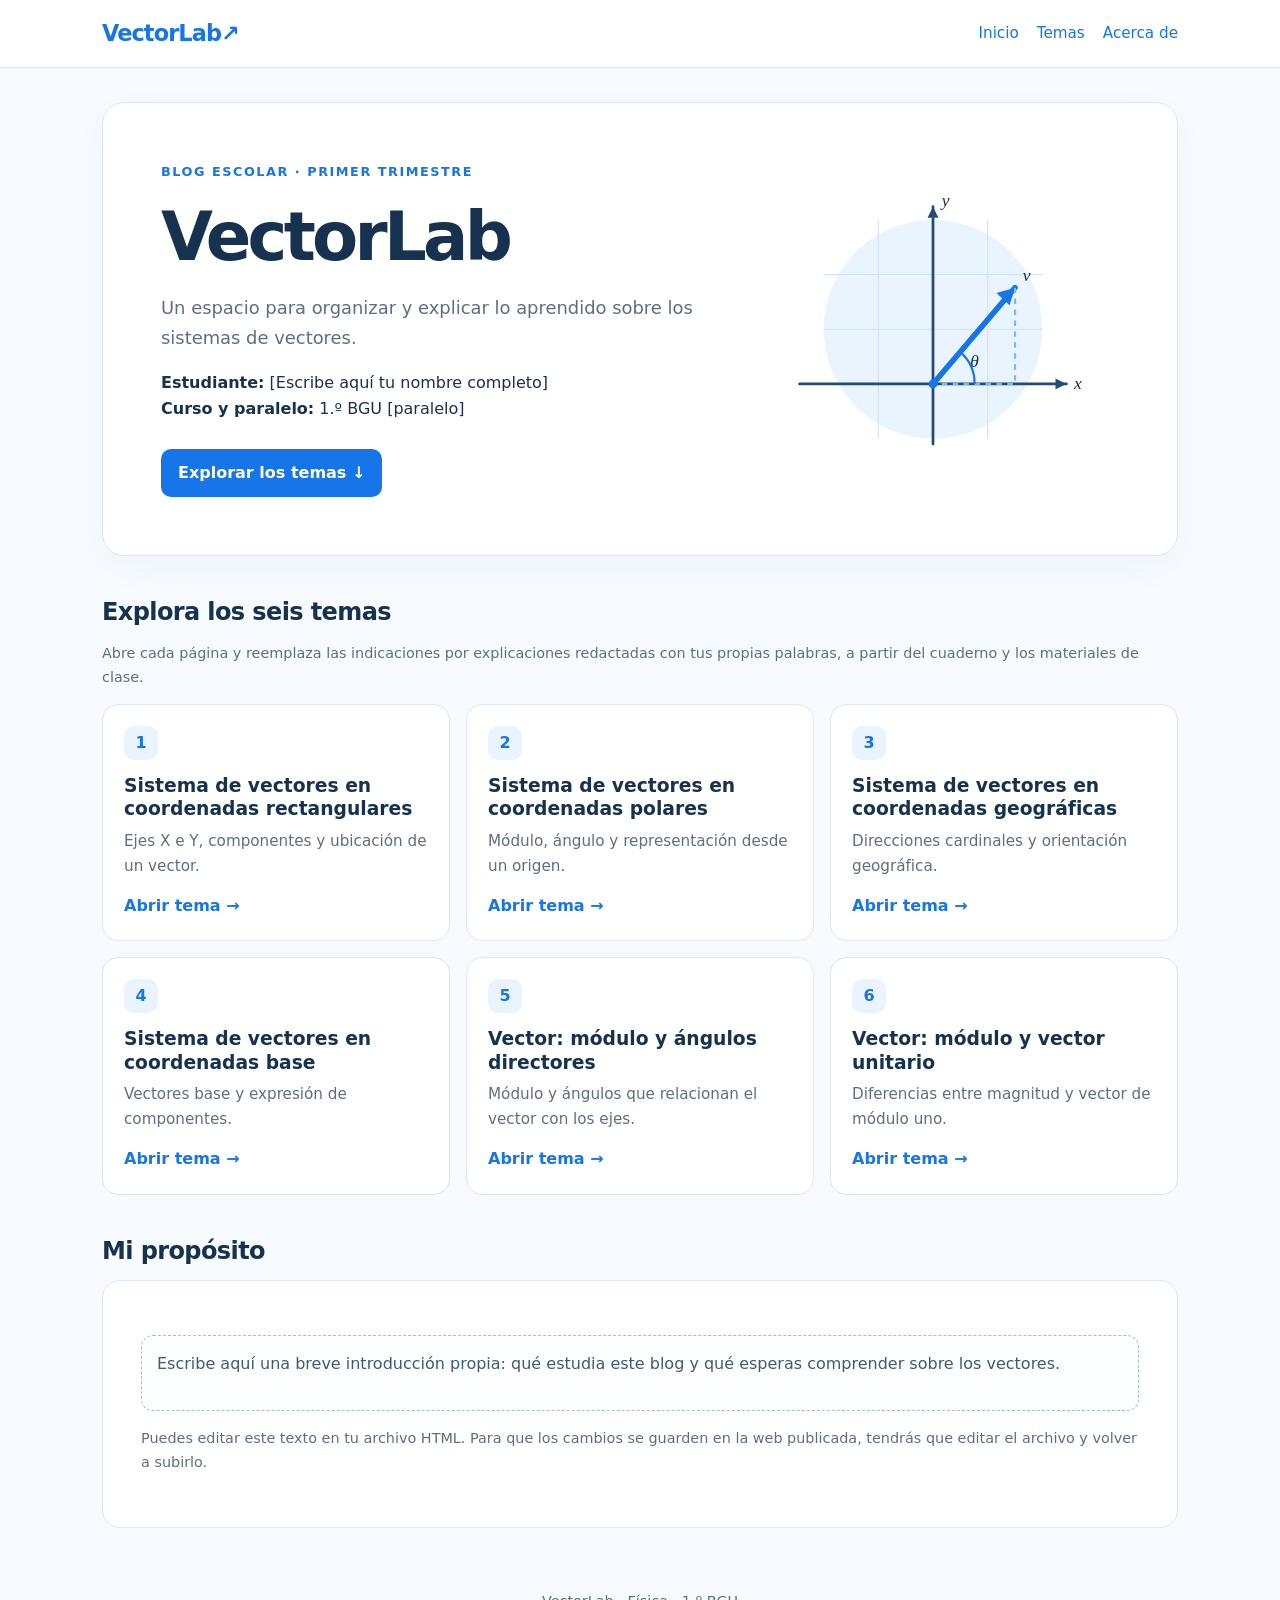
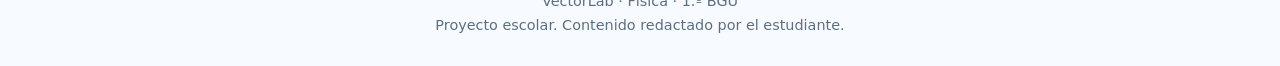
==== index.html @ b000e473 "Add files via upload" ====
<!doctype html><html lang="es"><head><meta charset="utf-8"><meta name="viewport" content="width=device-width, initial-scale=1"><title>VectorLab | Física 1.º BGU</title><meta name="description" content="Blog escolar de Física sobre sistemas de vectores."><link rel="stylesheet" href="estilos.css"></head><body><header><div class="nav"><a class="logo" href="index.html">VectorLab<span aria-hidden="true">↗</span></a><nav><a href="index.html">Inicio</a><a href="index.html#temas">Temas</a><a href="acerca.html">Acerca de</a></nav></div></header><main><section class="hero"><div><div class="kicker">Blog escolar · Primer trimestre</div><h1>VectorLab</h1><p class="lead">Un espacio para organizar y explicar lo aprendido sobre los sistemas de vectores.</p><p><strong>Estudiante:</strong> [Escribe aquí tu nombre completo]<br><strong>Curso y paralelo:</strong> 1.º BGU [paralelo]</p><a class="button" href="#temas">Explorar los temas ↓</a></div><div><svg class="vector-art" viewBox="0 0 320 260" role="img" aria-label="Ilustración de un vector en ejes cartesianos"><circle cx="160" cy="130" r="100" fill="#eaf4ff"/><g stroke="#cfe2f7" stroke-width="1"><path d="M60 80H260M60 130H260M60 180H260M110 30V230M160 30V230M210 30V230"/></g><g stroke="#244b76" stroke-width="2.5" stroke-linecap="round"><path d="M38 180H282M160 235V18"/></g><path d="M282 180l-10 -5v10zM160 18l-5 10h10z" fill="#244b76"/><path d="M160 180L235 92" stroke="#1675e8" stroke-width="5" stroke-linecap="round"/><path d="M235 92l-17 5 12 11z" fill="#1675e8"/><path d="M235 92V180H160" stroke="#7eb6f6" stroke-width="2" stroke-dasharray="5 5" fill="none"/><path d="M198 180 A38 38 0 0 0 185 151" stroke="#1675e8" stroke-width="2" fill="none"/><circle cx="160" cy="180" r="4" fill="#1675e8"/><g fill="#17324f" font-family="Georgia,serif" font-size="16" font-style="italic"><text x="289" y="185">x</text><text x="168" y="17">y</text><text x="242" y="86">v</text><text x="194" y="165">θ</text></g></svg></div></section><h2 class="section-title" id="temas">Explora los seis temas</h2><p class="small">Abre cada página y reemplaza las indicaciones por explicaciones redactadas con tus propias palabras, a partir del cuaderno y los materiales de clase.</p><section class="grid"><article class="topic"><div class="num">1</div><h3>Sistema de vectores en coordenadas rectangulares</h3><p>Ejes X e Y, componentes y ubicación de un vector.</p><a href="tema1-rectangulares.html">Abrir tema →</a></article><article class="topic"><div class="num">2</div><h3>Sistema de vectores en coordenadas polares</h3><p>Módulo, ángulo y representación desde un origen.</p><a href="tema2-polares.html">Abrir tema →</a></article><article class="topic"><div class="num">3</div><h3>Sistema de vectores en coordenadas geográficas</h3><p>Direcciones cardinales y orientación geográfica.</p><a href="tema3-geograficas.html">Abrir tema →</a></article><article class="topic"><div class="num">4</div><h3>Sistema de vectores en coordenadas base</h3><p>Vectores base y expresión de componentes.</p><a href="tema4-base.html">Abrir tema →</a></article><article class="topic"><div class="num">5</div><h3>Vector: módulo y ángulos directores</h3><p>Módulo y ángulos que relacionan el vector con los ejes.</p><a href="tema5-angulos.html">Abrir tema →</a></article><article class="topic"><div class="num">6</div><h3>Vector: módulo y vector unitario</h3><p>Diferencias entre magnitud y vector de módulo uno.</p><a href="tema6-unitario.html">Abrir tema →</a></article></section><h2 class="section-title">Mi propósito</h2><section class="panel"><p class="editable" contenteditable="true">Escribe aquí una breve introducción propia: qué estudia este blog y qué esperas comprender sobre los vectores.</p><p class="small">Puedes editar este texto en tu archivo HTML. Para que los cambios se guarden en la web publicada, tendrás que editar el archivo y volver a subirlo.</p></section></main><footer>VectorLab · Física · 1.º BGU<br><span class="small">Proyecto escolar. Contenido redactado por el estudiante.</span></footer></body></html>
---- estilos.css ----
:root{--blue:#1675e8;--blue2:#eaf4ff;--ink:#17324f;--muted:#5c6f82;--line:#dce8f4;--white:#fff}
*{box-sizing:border-box}
body{margin:0;font-family:Inter,system-ui,-apple-system,Segoe UI,Roboto,Arial,sans-serif;color:var(--ink);background:#f7fbff;line-height:1.65}
a{color:var(--blue);text-decoration:none}
a:hover{text-decoration:underline}
header{background:white;border-bottom:1px solid var(--line);position:sticky;top:0;z-index:5}
.nav{max-width:1120px;margin:auto;padding:15px 22px;display:flex;align-items:center;justify-content:space-between;gap:16px}
.logo{font-size:1.4rem;font-weight:800;letter-spacing:-.04em;color:var(--blue)}
nav{display:flex;gap:18px;flex-wrap:wrap;font-size:.95rem}
main{max-width:1120px;margin:34px auto;padding:0 22px}
.hero{display:grid;grid-template-columns:1.2fr .8fr;gap:26px;align-items:center;background:white;border:1px solid var(--line);border-radius:22px;padding:clamp(24px,5vw,58px);box-shadow:0 12px 35px #164b7a0a}
.kicker{color:var(--blue);font-weight:750;text-transform:uppercase;letter-spacing:.12em;font-size:.8rem}
h1{font-size:clamp(2.4rem,6vw,4.2rem);line-height:1.05;letter-spacing:-.055em;margin:.3em 0}
h2{line-height:1.2;letter-spacing:-.025em}
.lead{font-size:1.12rem;color:var(--muted);max-width:620px}
.button{display:inline-block;background:var(--blue);color:white;padding:11px 17px;border-radius:10px;font-weight:700;margin-top:10px}
.button:hover{background:#0e5fc2;text-decoration:none}
.vector-art{width:100%;max-width:350px;margin:auto;display:block}
.section-title{margin:42px 0 15px}
.grid{display:grid;grid-template-columns:repeat(3,minmax(0,1fr));gap:16px}
.topic{background:white;border:1px solid var(--line);border-radius:16px;padding:21px;display:flex;flex-direction:column;min-height:230px}
.num{display:grid;place-items:center;width:34px;height:34px;background:var(--blue2);color:var(--blue);border-radius:10px;font-weight:800}
.topic h3{margin:14px 0 8px;line-height:1.25}
.topic p{color:var(--muted);margin:0 0 14px;font-size:.95rem}
.topic a{margin-top:auto;font-weight:750}
.panel{background:white;border:1px solid var(--line);border-radius:18px;padding:clamp(22px,4vw,38px);margin-bottom:20px}
.breadcrumb{font-size:.9rem;color:var(--muted);margin-bottom:18px}
.prompt{background:var(--blue2);border-left:4px solid var(--blue);padding:14px 17px;border-radius:0 12px 12px 0;margin:15px 0}
.editable{border:1px dashed #9bbfe8;background:#fbfdff;border-radius:12px;padding:15px;min-height:76px;color:#415a72}
.editable:focus{outline:2px solid #9ccaff}
.label{font-size:.82rem;text-transform:uppercase;letter-spacing:.07em;color:var(--blue);font-weight:800;margin:18px 0 8px}
footer{text-align:center;padding:28px 20px;color:var(--muted);font-size:.9rem}
.small{font-size:.9rem;color:var(--muted)}
@media(max-width:760px){.hero{grid-template-columns:1fr}.vector-art{max-width:240px}.grid{grid-template-columns:1fr}.nav{align-items:flex-start;flex-direction:column}main{margin-top:20px}}
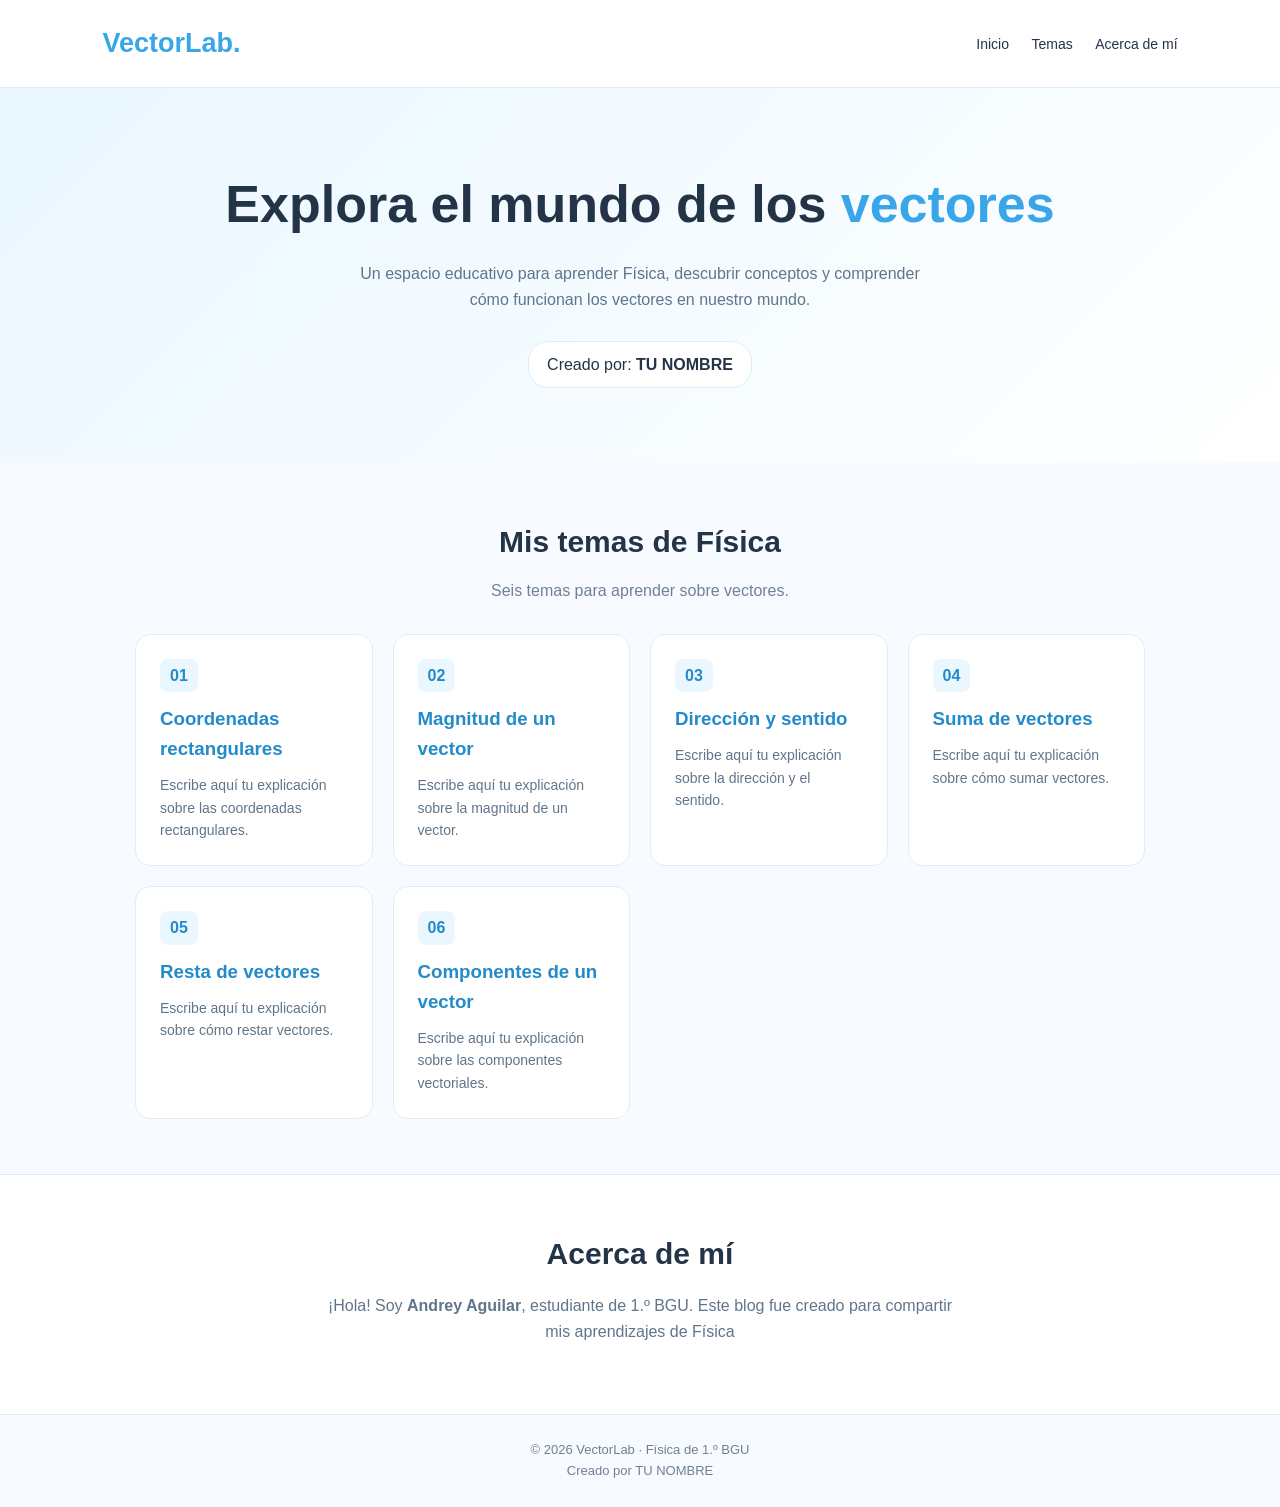
==== commit dd458e81: "Update index.html" ====
--- a/index.html
+++ b/index.html
@@ -1 +1,266 @@
-<!doctype html><html lang="es"><head><meta charset="utf-8"><meta name="viewport" content="width=device-width, initial-scale=1"><title>VectorLab | Física 1.º BGU</title><meta name="description" content="Blog escolar de Física sobre sistemas de vectores."><link rel="stylesheet" href="estilos.css"></head><body><header><div class="nav"><a class="logo" href="index.html">VectorLab<span aria-hidden="true">↗</span></a><nav><a href="index.html">Inicio</a><a href="index.html#temas">Temas</a><a href="acerca.html">Acerca de</a></nav></div></header><main><section class="hero"><div><div class="kicker">Blog escolar · Primer trimestre</div><h1>VectorLab</h1><p class="lead">Un espacio para organizar y explicar lo aprendido sobre los sistemas de vectores.</p><p><strong>Estudiante:</strong> [Escribe aquí tu nombre completo]<br><strong>Curso y paralelo:</strong> 1.º BGU [paralelo]</p><a class="button" href="#temas">Explorar los temas ↓</a></div><div><svg class="vector-art" viewBox="0 0 320 260" role="img" aria-label="Ilustración de un vector en ejes cartesianos"><circle cx="160" cy="130" r="100" fill="#eaf4ff"/><g stroke="#cfe2f7" stroke-width="1"><path d="M60 80H260M60 130H260M60 180H260M110 30V230M160 30V230M210 30V230"/></g><g stroke="#244b76" stroke-width="2.5" stroke-linecap="round"><path d="M38 180H282M160 235V18"/></g><path d="M282 180l-10 -5v10zM160 18l-5 10h10z" fill="#244b76"/><path d="M160 180L235 92" stroke="#1675e8" stroke-width="5" stroke-linecap="round"/><path d="M235 92l-17 5 12 11z" fill="#1675e8"/><path d="M235 92V180H160" stroke="#7eb6f6" stroke-width="2" stroke-dasharray="5 5" fill="none"/><path d="M198 180 A38 38 0 0 0 185 151" stroke="#1675e8" stroke-width="2" fill="none"/><circle cx="160" cy="180" r="4" fill="#1675e8"/><g fill="#17324f" font-family="Georgia,serif" font-size="16" font-style="italic"><text x="289" y="185">x</text><text x="168" y="17">y</text><text x="242" y="86">v</text><text x="194" y="165">θ</text></g></svg></div></section><h2 class="section-title" id="temas">Explora los seis temas</h2><p class="small">Abre cada página y reemplaza las indicaciones por explicaciones redactadas con tus propias palabras, a partir del cuaderno y los materiales de clase.</p><section class="grid"><article class="topic"><div class="num">1</div><h3>Sistema de vectores en coordenadas rectangulares</h3><p>Ejes X e Y, componentes y ubicación de un vector.</p><a href="tema1-rectangulares.html">Abrir tema →</a></article><article class="topic"><div class="num">2</div><h3>Sistema de vectores en coordenadas polares</h3><p>Módulo, ángulo y representación desde un origen.</p><a href="tema2-polares.html">Abrir tema →</a></article><article class="topic"><div class="num">3</div><h3>Sistema de vectores en coordenadas geográficas</h3><p>Direcciones cardinales y orientación geográfica.</p><a href="tema3-geograficas.html">Abrir tema →</a></article><article class="topic"><div class="num">4</div><h3>Sistema de vectores en coordenadas base</h3><p>Vectores base y expresión de componentes.</p><a href="tema4-base.html">Abrir tema →</a></article><article class="topic"><div class="num">5</div><h3>Vector: módulo y ángulos directores</h3><p>Módulo y ángulos que relacionan el vector con los ejes.</p><a href="tema5-angulos.html">Abrir tema →</a></article><article class="topic"><div class="num">6</div><h3>Vector: módulo y vector unitario</h3><p>Diferencias entre magnitud y vector de módulo uno.</p><a href="tema6-unitario.html">Abrir tema →</a></article></section><h2 class="section-title">Mi propósito</h2><section class="panel"><p class="editable" contenteditable="true">Escribe aquí una breve introducción propia: qué estudia este blog y qué esperas comprender sobre los vectores.</p><p class="small">Puedes editar este texto en tu archivo HTML. Para que los cambios se guarden en la web publicada, tendrás que editar el archivo y volver a subirlo.</p></section></main><footer>VectorLab · Física · 1.º BGU<br><span class="small">Proyecto escolar. Contenido redactado por el estudiante.</span></footer></body></html>+<!DOCTYPE html>
+<html lang="es">
+<head>
+  <meta charset="UTF-8">
+  <meta name="viewport" content="width=device-width, initial-scale=1.0">
+  <title>VectorLab | Física 1.º BGU</title>
+
+  <style>
+    :root {
+      --azul: #38a6e8;
+      --celeste: #eaf7ff;
+      --texto: #243447;
+      --blanco: #ffffff;
+    }
+
+    * {
+      box-sizing: border-box;
+      margin: 0;
+      padding: 0;
+    }
+
+    body {
+      font-family: Arial, sans-serif;
+      background: #f7fbff;
+      color: var(--texto);
+      line-height: 1.6;
+    }
+
+    header {
+      background: var(--blanco);
+      padding: 22px 8%;
+      display: flex;
+      justify-content: space-between;
+      align-items: center;
+      flex-wrap: wrap;
+      gap: 12px;
+      border-bottom: 1px solid #dceefa;
+    }
+
+    .logo {
+      color: var(--azul);
+      font-size: 27px;
+      font-weight: bold;
+    }
+
+    nav a {
+      text-decoration: none;
+      color: var(--texto);
+      margin-left: 18px;
+      font-size: 14px;
+    }
+
+    nav a:hover {
+      color: var(--azul);
+    }
+
+    .hero {
+      text-align: center;
+      padding: 75px 20px;
+      background: linear-gradient(135deg, #eaf7ff, #ffffff);
+    }
+
+    .hero h1 {
+      font-size: clamp(32px, 6vw, 52px);
+      margin-bottom: 15px;
+    }
+
+    .hero h1 span {
+      color: var(--azul);
+    }
+
+    .hero p {
+      max-width: 600px;
+      margin: 0 auto 20px;
+      color: #60758a;
+    }
+
+    .autor {
+      display: inline-block;
+      background: white;
+      padding: 10px 18px;
+      border: 1px solid #dceefa;
+      border-radius: 20px;
+      margin-top: 8px;
+    }
+
+    .seccion {
+      max-width: 1050px;
+      margin: auto;
+      padding: 55px 20px;
+    }
+
+    .seccion h2 {
+      text-align: center;
+      margin-bottom: 12px;
+      font-size: 30px;
+    }
+
+    .descripcion {
+      text-align: center;
+      color: #718096;
+      margin-bottom: 30px;
+    }
+
+    .temas {
+      display: grid;
+      grid-template-columns: repeat(auto-fit, minmax(230px, 1fr));
+      gap: 20px;
+    }
+
+    .tarjeta {
+      background: white;
+      padding: 24px;
+      border: 1px solid #e0edf7;
+      border-radius: 15px;
+    }
+
+    .tarjeta h3 {
+      color: #238bc9;
+      margin-bottom: 10px;
+    }
+
+    .tarjeta p {
+      color: #60758a;
+      font-size: 14px;
+    }
+
+    .numero {
+      display: inline-block;
+      background: var(--celeste);
+      color: #238bc9;
+      padding: 4px 10px;
+      border-radius: 8px;
+      margin-bottom: 12px;
+      font-weight: bold;
+    }
+
+    .sobre {
+      background: white;
+      border-top: 1px solid #e0edf7;
+      border-bottom: 1px solid #e0edf7;
+      text-align: center;
+    }
+
+    .sobre p {
+      max-width: 650px;
+      margin: 15px auto;
+      color: #60758a;
+    }
+
+    footer {
+      text-align: center;
+      padding: 25px;
+      font-size: 13px;
+      color: #718096;
+    }
+
+    @media (max-width: 600px) {
+      header {
+        justify-content: center;
+      }
+
+      nav {
+        text-align: center;
+      }
+
+      nav a {
+        display: inline-block;
+        margin: 5px 8px;
+      }
+    }
+  </style>
+</head>
+
+<body>
+
+  <header>
+    <div class="logo">VectorLab.</div>
+
+    <nav>
+      <a href="#inicio">Inicio</a>
+      <a href="#temas">Temas</a>
+      <a href="#autor">Acerca de mí</a>
+    </nav>
+  </header>
+
+  <main>
+    <section class="hero" id="inicio">
+      <h1>Explora el mundo de los <span>vectores</span></h1>
+
+      <p>
+        Un espacio educativo para aprender Física,
+        descubrir conceptos y comprender cómo funcionan
+        los vectores en nuestro mundo.
+      </p>
+
+      <div class="autor">
+        Creado por: <strong>TU NOMBRE</strong>
+      </div>
+    </section>
+
+    <section class="seccion" id="temas">
+      <h2>Mis temas de Física</h2>
+      <p class="descripcion">
+        Seis temas para aprender sobre vectores.
+      </p>
+
+      <div class="temas">
+        <article class="tarjeta">
+          <span class="numero">01</span>
+          <h3>Coordenadas rectangulares</h3>
+          <p>Escribe aquí tu explicación sobre las coordenadas rectangulares.</p>
+        </article>
+
+        <article class="tarjeta">
+          <span class="numero">02</span>
+          <h3>Magnitud de un vector</h3>
+          <p>Escribe aquí tu explicación sobre la magnitud de un vector.</p>
+        </article>
+
+        <article class="tarjeta">
+          <span class="numero">03</span>
+          <h3>Dirección y sentido</h3>
+          <p>Escribe aquí tu explicación sobre la dirección y el sentido.</p>
+        </article>
+
+        <article class="tarjeta">
+          <span class="numero">04</span>
+          <h3>Suma de vectores</h3>
+          <p>Escribe aquí tu explicación sobre cómo sumar vectores.</p>
+        </article>
+
+        <article class="tarjeta">
+          <span class="numero">05</span>
+          <h3>Resta de vectores</h3>
+          <p>Escribe aquí tu explicación sobre cómo restar vectores.</p>
+        </article>
+
+        <article class="tarjeta">
+          <span class="numero">06</span>
+          <h3>Componentes de un vector</h3>
+          <p>Escribe aquí tu explicación sobre las componentes vectoriales.</p>
+        </article>
+      </div>
+    </section>
+
+    <section class="sobre" id="autor">
+      <div class="seccion">
+        <h2>Acerca de mí</h2>
+        <p>
+          ¡Hola! Soy <strong>Andrey Aguilar</strong>,
+          estudiante de 1.º BGU. Este blog fue creado
+          para compartir mis aprendizajes de Física
+        </p>
+      </div>
+    </section>
+  </main>
+
+  <footer>
+    © 2026 VectorLab · Física de 1.º BGU
+    <br>
+    Creado por TU NOMBRE
+  </footer>
+
+</body>
+</html>
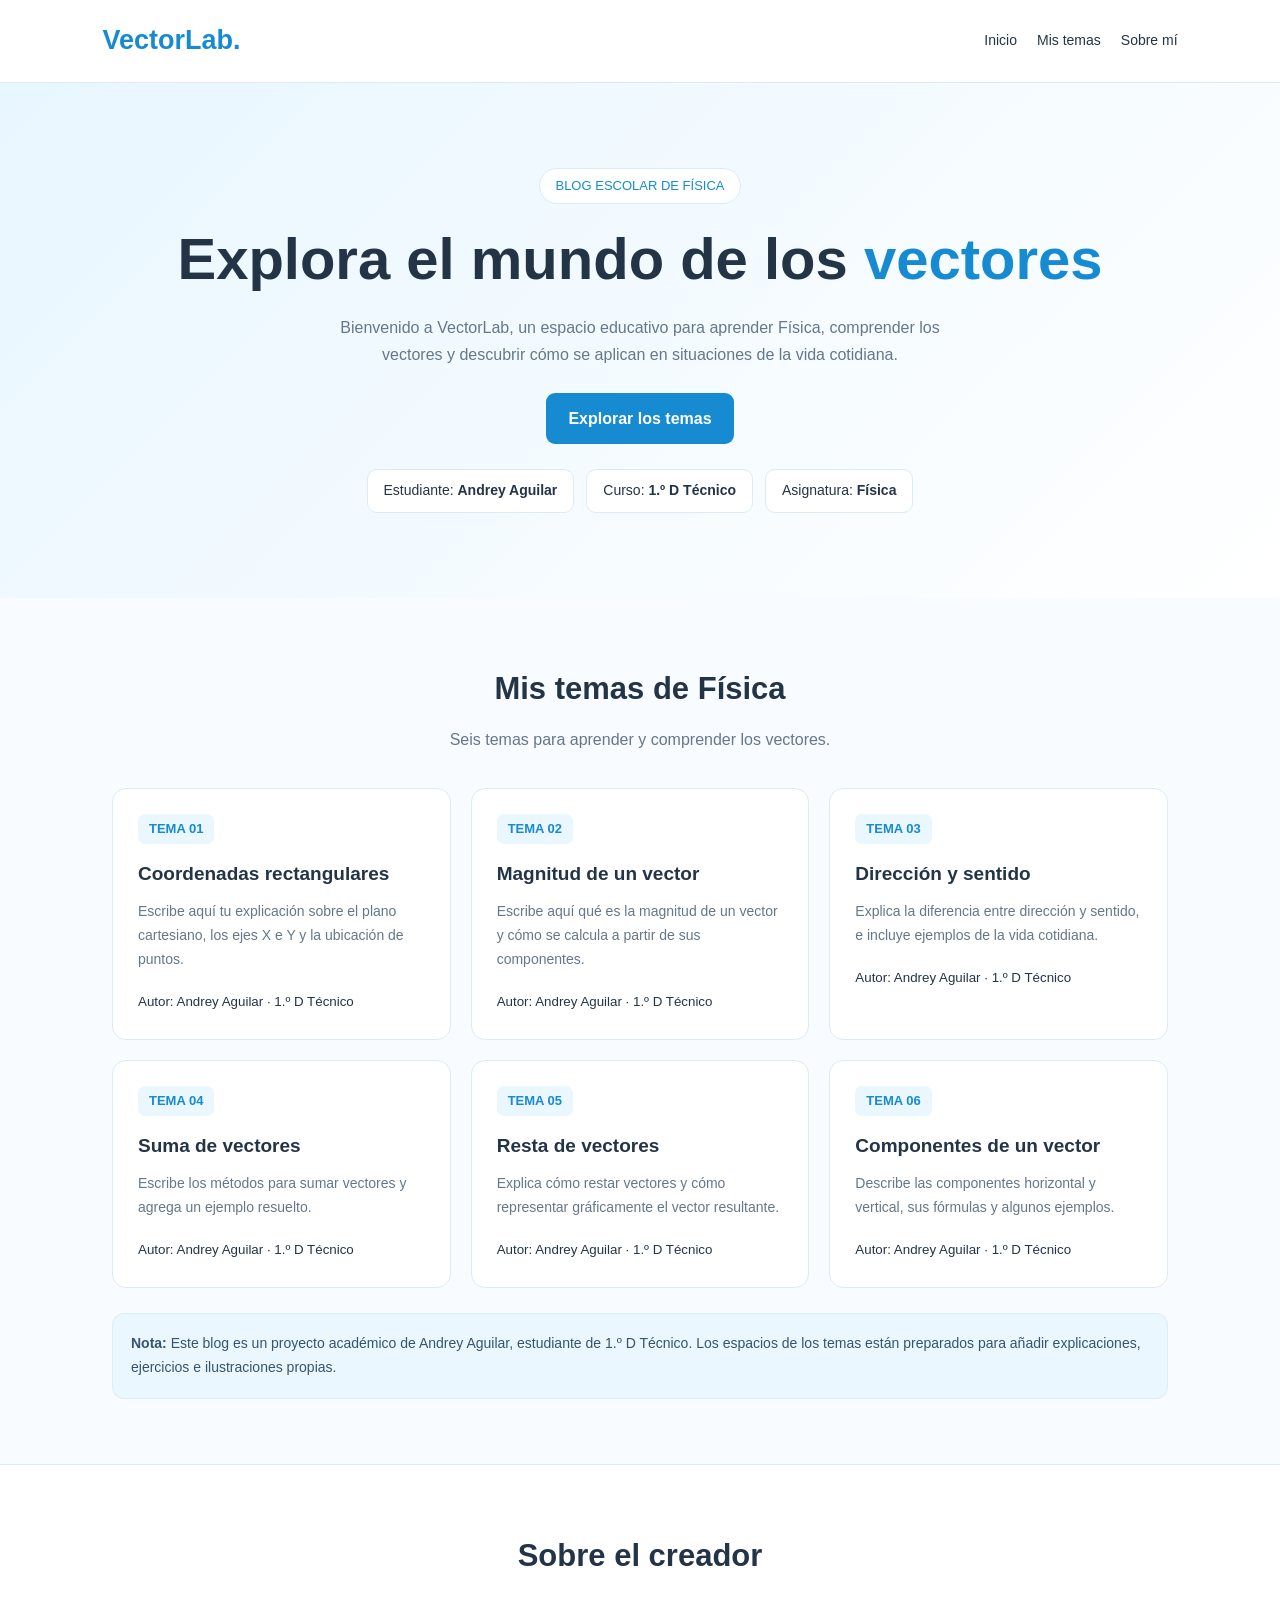
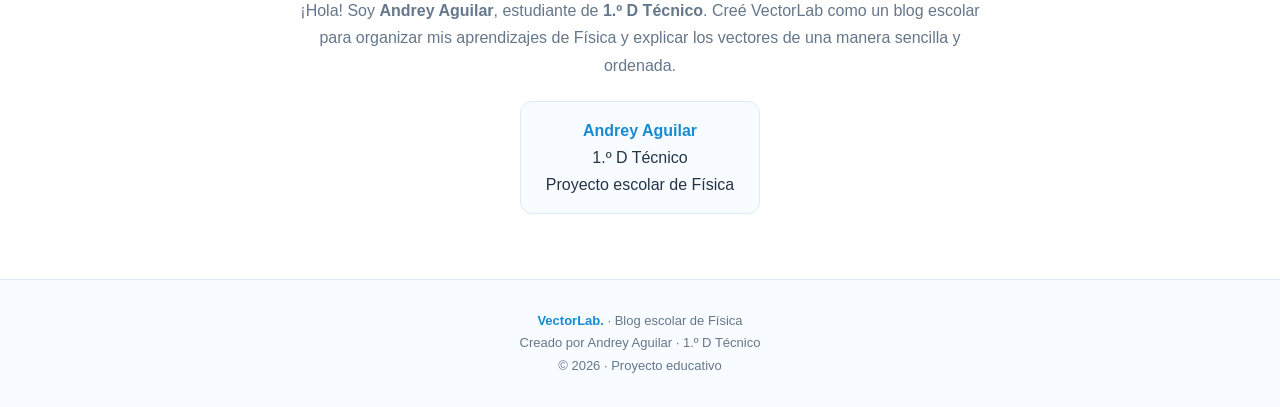
==== commit 5a28e3b7: "Update index.html" ====
--- a/index.html
+++ b/index.html
@@ -3,50 +3,65 @@
 <head>
   <meta charset="UTF-8">
   <meta name="viewport" content="width=device-width, initial-scale=1.0">
-  <title>VectorLab | Física 1.º BGU</title>
+
+  <title>VectorLab | Andrey Aguilar</title>
+  <meta name="description" content="Blog escolar de Física sobre vectores, creado por Andrey Aguilar de 1.º D Técnico.">
 
   <style>
-    :root {
-      --azul: #38a6e8;
-      --celeste: #eaf7ff;
-      --texto: #243447;
-      --blanco: #ffffff;
-    }
-
     * {
-      box-sizing: border-box;
       margin: 0;
       padding: 0;
+      box-sizing: border-box;
+    }
+
+    :root {
+      --azul: #168bd2;
+      --celeste: #eaf7ff;
+      --fondo: #f8fbff;
+      --texto: #243447;
+      --gris: #65778a;
+      --blanco: #ffffff;
+      --borde: #dcebf6;
+    }
+
+    html {
+      scroll-behavior: smooth;
     }
 
     body {
-      font-family: Arial, sans-serif;
-      background: #f7fbff;
+      font-family: Arial, Helvetica, sans-serif;
+      background: var(--fondo);
       color: var(--texto);
-      line-height: 1.6;
+      line-height: 1.7;
     }
 
     header {
       background: var(--blanco);
-      padding: 22px 8%;
+      border-bottom: 1px solid var(--borde);
+      padding: 18px 8%;
       display: flex;
       justify-content: space-between;
       align-items: center;
       flex-wrap: wrap;
-      gap: 12px;
-      border-bottom: 1px solid #dceefa;
+      gap: 15px;
     }
 
     .logo {
-      color: var(--azul);
       font-size: 27px;
       font-weight: bold;
+      color: var(--azul);
+      text-decoration: none;
+    }
+
+    nav {
+      display: flex;
+      flex-wrap: wrap;
+      gap: 20px;
     }
 
     nav a {
+      color: var(--texto);
       text-decoration: none;
-      color: var(--texto);
-      margin-left: 18px;
       font-size: 14px;
     }
 
@@ -56,13 +71,25 @@
 
     .hero {
       text-align: center;
-      padding: 75px 20px;
-      background: linear-gradient(135deg, #eaf7ff, #ffffff);
+      padding: 85px 20px;
+      background: linear-gradient(135deg, #e8f6ff, #ffffff);
+    }
+
+    .etiqueta {
+      display: inline-block;
+      background: var(--blanco);
+      border: 1px solid var(--borde);
+      border-radius: 25px;
+      padding: 6px 15px;
+      color: var(--azul);
+      font-size: 13px;
+      margin-bottom: 20px;
     }
 
     .hero h1 {
-      font-size: clamp(32px, 6vw, 52px);
-      margin-bottom: 15px;
+      font-size: clamp(36px, 6vw, 58px);
+      line-height: 1.2;
+      margin-bottom: 20px;
     }
 
     .hero h1 span {
@@ -70,89 +97,143 @@
     }
 
     .hero p {
-      max-width: 600px;
-      margin: 0 auto 20px;
-      color: #60758a;
-    }
-
-    .autor {
+      max-width: 650px;
+      margin: 0 auto 25px;
+      color: var(--gris);
+    }
+
+    .datos {
+      display: flex;
+      justify-content: center;
+      flex-wrap: wrap;
+      gap: 12px;
+      margin-top: 25px;
+    }
+
+    .dato {
+      background: white;
+      border: 1px solid var(--borde);
+      padding: 9px 16px;
+      border-radius: 10px;
+      font-size: 14px;
+    }
+
+    .boton {
       display: inline-block;
-      background: white;
-      padding: 10px 18px;
-      border: 1px solid #dceefa;
-      border-radius: 20px;
-      margin-top: 8px;
+      background: var(--azul);
+      color: white;
+      padding: 12px 22px;
+      border-radius: 9px;
+      text-decoration: none;
+      font-weight: bold;
+    }
+
+    .boton:hover {
+      background: #0876b9;
     }
 
     .seccion {
-      max-width: 1050px;
+      max-width: 1100px;
       margin: auto;
-      padding: 55px 20px;
-    }
-
-    .seccion h2 {
+      padding: 65px 22px;
+    }
+
+    .titulo-seccion {
       text-align: center;
-      margin-bottom: 12px;
-      font-size: 30px;
-    }
-
-    .descripcion {
+      font-size: 31px;
+      margin-bottom: 10px;
+    }
+
+    .subtitulo {
       text-align: center;
-      color: #718096;
-      margin-bottom: 30px;
+      color: var(--gris);
+      margin-bottom: 35px;
     }
 
     .temas {
       display: grid;
-      grid-template-columns: repeat(auto-fit, minmax(230px, 1fr));
+      grid-template-columns: repeat(auto-fit, minmax(250px, 1fr));
       gap: 20px;
     }
 
     .tarjeta {
-      background: white;
-      padding: 24px;
-      border: 1px solid #e0edf7;
-      border-radius: 15px;
-    }
-
-    .tarjeta h3 {
-      color: #238bc9;
-      margin-bottom: 10px;
-    }
-
-    .tarjeta p {
-      color: #60758a;
-      font-size: 14px;
+      background: var(--blanco);
+      border: 1px solid var(--borde);
+      border-radius: 14px;
+      padding: 25px;
     }
 
     .numero {
       display: inline-block;
+      color: var(--azul);
       background: var(--celeste);
-      color: #238bc9;
-      padding: 4px 10px;
-      border-radius: 8px;
-      margin-bottom: 12px;
+      padding: 4px 11px;
+      border-radius: 7px;
+      font-size: 13px;
       font-weight: bold;
+      margin-bottom: 14px;
+    }
+
+    .tarjeta h3 {
+      font-size: 19px;
+      margin-bottom: 10px;
+    }
+
+    .tarjeta p {
+      color: var(--gris);
+      font-size: 14px;
+      margin-bottom: 15px;
+    }
+
+    .nota {
+      background: var(--celeste);
+      border: 1px solid var(--borde);
+      padding: 18px;
+      border-radius: 12px;
+      margin-top: 25px;
+      color: #36546c;
+      font-size: 14px;
     }
 
     .sobre {
       background: white;
-      border-top: 1px solid #e0edf7;
-      border-bottom: 1px solid #e0edf7;
+      border-top: 1px solid var(--borde);
+      border-bottom: 1px solid var(--borde);
+    }
+
+    .sobre-contenido {
+      max-width: 750px;
+      margin: auto;
       text-align: center;
     }
 
-    .sobre p {
-      max-width: 650px;
-      margin: 15px auto;
-      color: #60758a;
+    .sobre-contenido p {
+      color: var(--gris);
+      margin-top: 15px;
+    }
+
+    .firma {
+      display: inline-block;
+      margin-top: 22px;
+      padding: 15px 25px;
+      border: 1px solid var(--borde);
+      background: var(--fondo);
+      border-radius: 12px;
+    }
+
+    .firma strong {
+      color: var(--azul);
     }
 
     footer {
       text-align: center;
-      padding: 25px;
+      padding: 30px 20px;
+      color: var(--gris);
       font-size: 13px;
-      color: #718096;
+    }
+
+    footer strong {
+      color: var(--azul);
     }
 
     @media (max-width: 600px) {
@@ -161,12 +242,15 @@
       }
 
       nav {
-        text-align: center;
+        justify-content: center;
       }
 
-      nav a {
-        display: inline-block;
-        margin: 5px 8px;
+      .hero {
+        padding: 60px 18px;
+      }
+
+      .seccion {
+        padding: 45px 18px;
       }
     }
   </style>
@@ -175,91 +259,142 @@
 <body>
 
   <header>
-    <div class="logo">VectorLab.</div>
+    <a class="logo" href="#inicio">VectorLab.</a>
 
     <nav>
       <a href="#inicio">Inicio</a>
-      <a href="#temas">Temas</a>
-      <a href="#autor">Acerca de mí</a>
+      <a href="#temas">Mis temas</a>
+      <a href="#autor">Sobre mí</a>
     </nav>
   </header>
 
   <main>
+
     <section class="hero" id="inicio">
+      <div class="etiqueta">BLOG ESCOLAR DE FÍSICA</div>
+
       <h1>Explora el mundo de los <span>vectores</span></h1>
 
       <p>
-        Un espacio educativo para aprender Física,
-        descubrir conceptos y comprender cómo funcionan
-        los vectores en nuestro mundo.
+        Bienvenido a VectorLab, un espacio educativo para
+        aprender Física, comprender los vectores y descubrir
+        cómo se aplican en situaciones de la vida cotidiana.
       </p>
 
-      <div class="autor">
-        Creado por: <strong>TU NOMBRE</strong>
+      <a class="boton" href="#temas">Explorar los temas</a>
+
+      <div class="datos">
+        <div class="dato">Estudiante: <strong>Andrey Aguilar</strong></div>
+        <div class="dato">Curso: <strong>1.º D Técnico</strong></div>
+        <div class="dato">Asignatura: <strong>Física</strong></div>
       </div>
     </section>
 
     <section class="seccion" id="temas">
-      <h2>Mis temas de Física</h2>
-      <p class="descripcion">
-        Seis temas para aprender sobre vectores.
+      <h2 class="titulo-seccion">Mis temas de Física</h2>
+
+      <p class="subtitulo">
+        Seis temas para aprender y comprender los vectores.
       </p>
 
       <div class="temas">
-        <article class="tarjeta">
-          <span class="numero">01</span>
+
+        <article class="tarjeta" id="tema1">
+          <span class="numero">TEMA 01</span>
           <h3>Coordenadas rectangulares</h3>
-          <p>Escribe aquí tu explicación sobre las coordenadas rectangulares.</p>
-        </article>
-
-        <article class="tarjeta">
-          <span class="numero">02</span>
+          <p>
+            Escribe aquí tu explicación sobre el plano cartesiano,
+            los ejes X e Y y la ubicación de puntos.
+          </p>
+          <small>Autor: Andrey Aguilar · 1.º D Técnico</small>
+        </article>
+
+        <article class="tarjeta" id="tema2">
+          <span class="numero">TEMA 02</span>
           <h3>Magnitud de un vector</h3>
-          <p>Escribe aquí tu explicación sobre la magnitud de un vector.</p>
-        </article>
-
-        <article class="tarjeta">
-          <span class="numero">03</span>
+          <p>
+            Escribe aquí qué es la magnitud de un vector
+            y cómo se calcula a partir de sus componentes.
+          </p>
+          <small>Autor: Andrey Aguilar · 1.º D Técnico</small>
+        </article>
+
+        <article class="tarjeta" id="tema3">
+          <span class="numero">TEMA 03</span>
           <h3>Dirección y sentido</h3>
-          <p>Escribe aquí tu explicación sobre la dirección y el sentido.</p>
-        </article>
-
-        <article class="tarjeta">
-          <span class="numero">04</span>
+          <p>
+            Explica la diferencia entre dirección y sentido,
+            e incluye ejemplos de la vida cotidiana.
+          </p>
+          <small>Autor: Andrey Aguilar · 1.º D Técnico</small>
+        </article>
+
+        <article class="tarjeta" id="tema4">
+          <span class="numero">TEMA 04</span>
           <h3>Suma de vectores</h3>
-          <p>Escribe aquí tu explicación sobre cómo sumar vectores.</p>
-        </article>
-
-        <article class="tarjeta">
-          <span class="numero">05</span>
+          <p>
+            Escribe los métodos para sumar vectores
+            y agrega un ejemplo resuelto.
+          </p>
+          <small>Autor: Andrey Aguilar · 1.º D Técnico</small>
+        </article>
+
+        <article class="tarjeta" id="tema5">
+          <span class="numero">TEMA 05</span>
           <h3>Resta de vectores</h3>
-          <p>Escribe aquí tu explicación sobre cómo restar vectores.</p>
-        </article>
-
-        <article class="tarjeta">
-          <span class="numero">06</span>
+          <p>
+            Explica cómo restar vectores y cómo representar
+            gráficamente el vector resultante.
+          </p>
+          <small>Autor: Andrey Aguilar · 1.º D Técnico</small>
+        </article>
+
+        <article class="tarjeta" id="tema6">
+          <span class="numero">TEMA 06</span>
           <h3>Componentes de un vector</h3>
-          <p>Escribe aquí tu explicación sobre las componentes vectoriales.</p>
-        </article>
+          <p>
+            Describe las componentes horizontal y vertical,
+            sus fórmulas y algunos ejemplos.
+          </p>
+          <small>Autor: Andrey Aguilar · 1.º D Técnico</small>
+        </article>
+
+      </div>
+
+      <div class="nota">
+        <strong>Nota:</strong> Este blog es un proyecto académico
+        de Andrey Aguilar, estudiante de 1.º D Técnico.
+        Los espacios de los temas están preparados para añadir
+        explicaciones, ejercicios e ilustraciones propias.
       </div>
     </section>
 
     <section class="sobre" id="autor">
-      <div class="seccion">
-        <h2>Acerca de mí</h2>
+      <div class="seccion sobre-contenido">
+        <h2 class="titulo-seccion">Sobre el creador</h2>
+
         <p>
           ¡Hola! Soy <strong>Andrey Aguilar</strong>,
-          estudiante de 1.º BGU. Este blog fue creado
-          para compartir mis aprendizajes de Física
+          estudiante de <strong>1.º D Técnico</strong>.
+          Creé VectorLab como un blog escolar para organizar
+          mis aprendizajes de Física y explicar los vectores
+          de una manera sencilla y ordenada.
         </p>
+
+        <div class="firma">
+          <strong>Andrey Aguilar</strong><br>
+          1.º D Técnico<br>
+          Proyecto escolar de Física
+        </div>
       </div>
     </section>
+
   </main>
 
   <footer>
-    © 2026 VectorLab · Física de 1.º BGU
-    <br>
-    Creado por TU NOMBRE
+    <strong>VectorLab.</strong> · Blog escolar de Física<br>
+    Creado por Andrey Aguilar · 1.º D Técnico<br>
+    © 2026 · Proyecto educativo
   </footer>
 
 </body>
